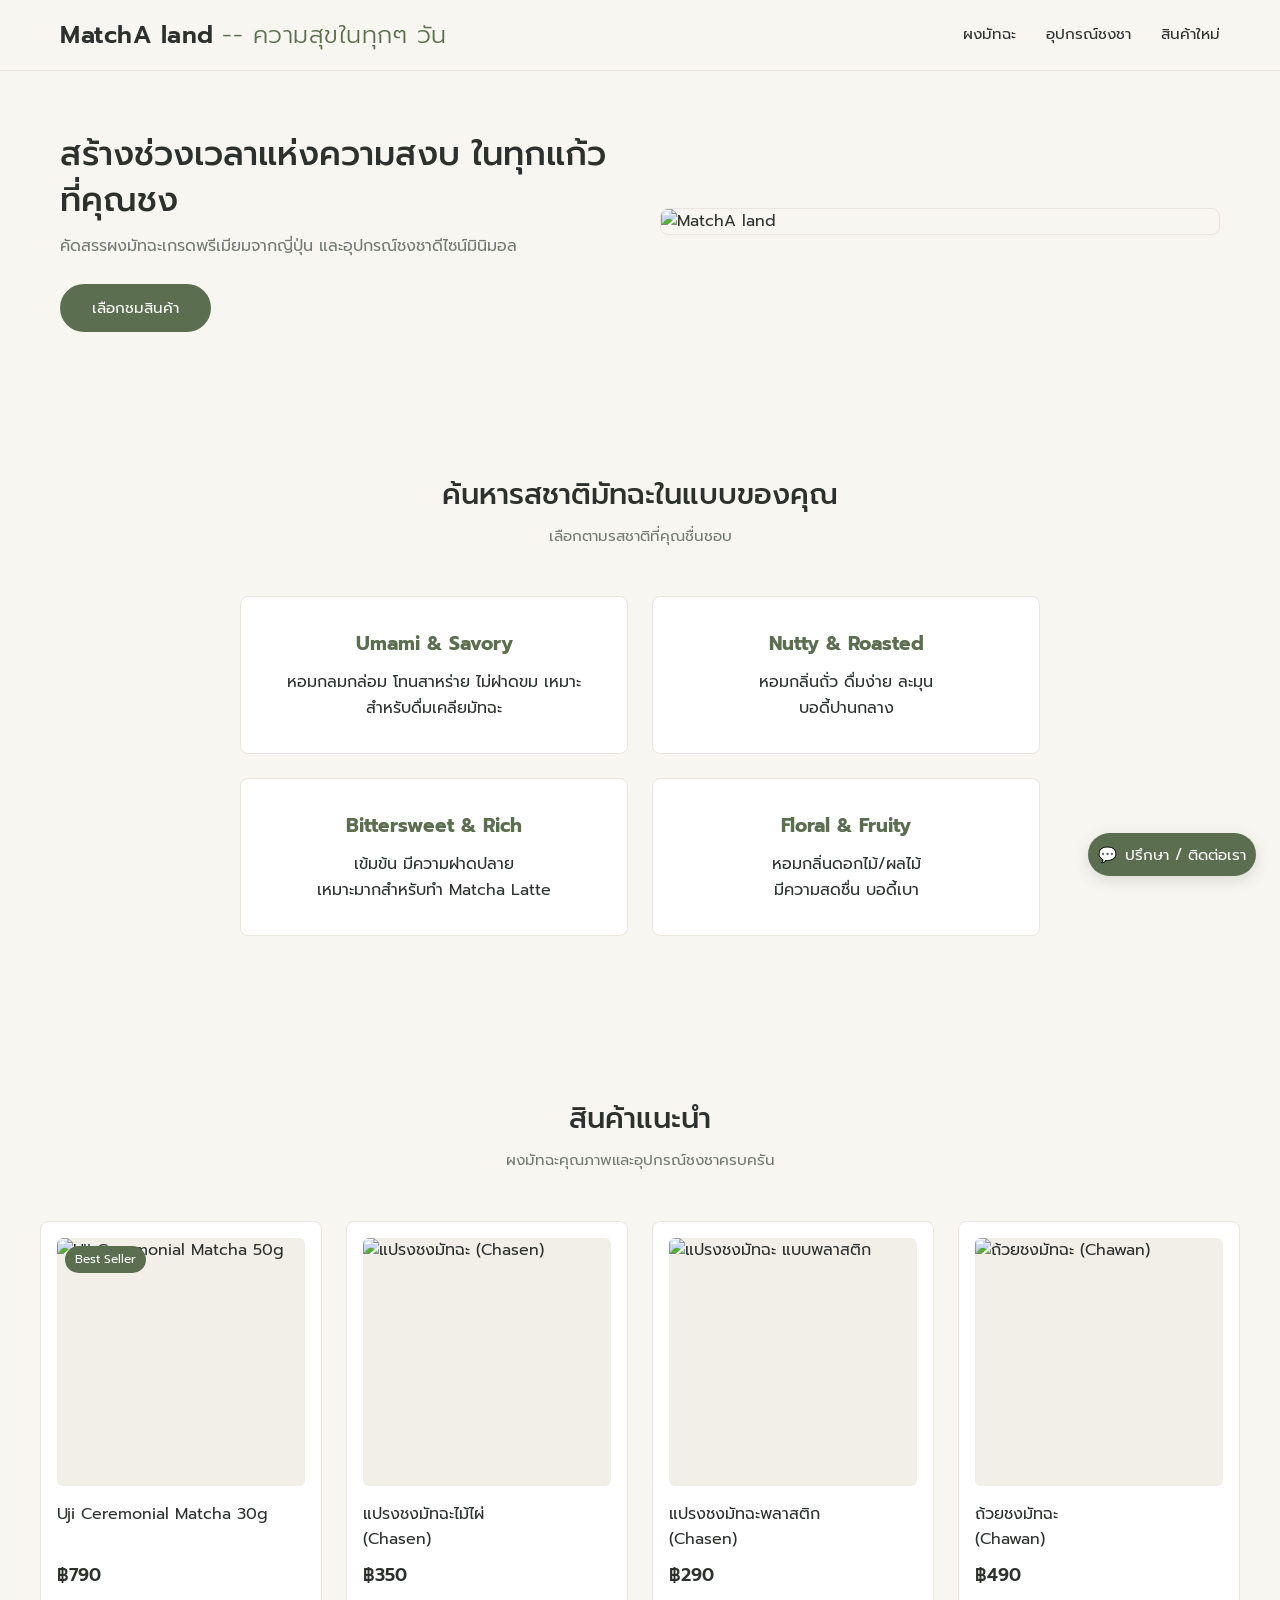
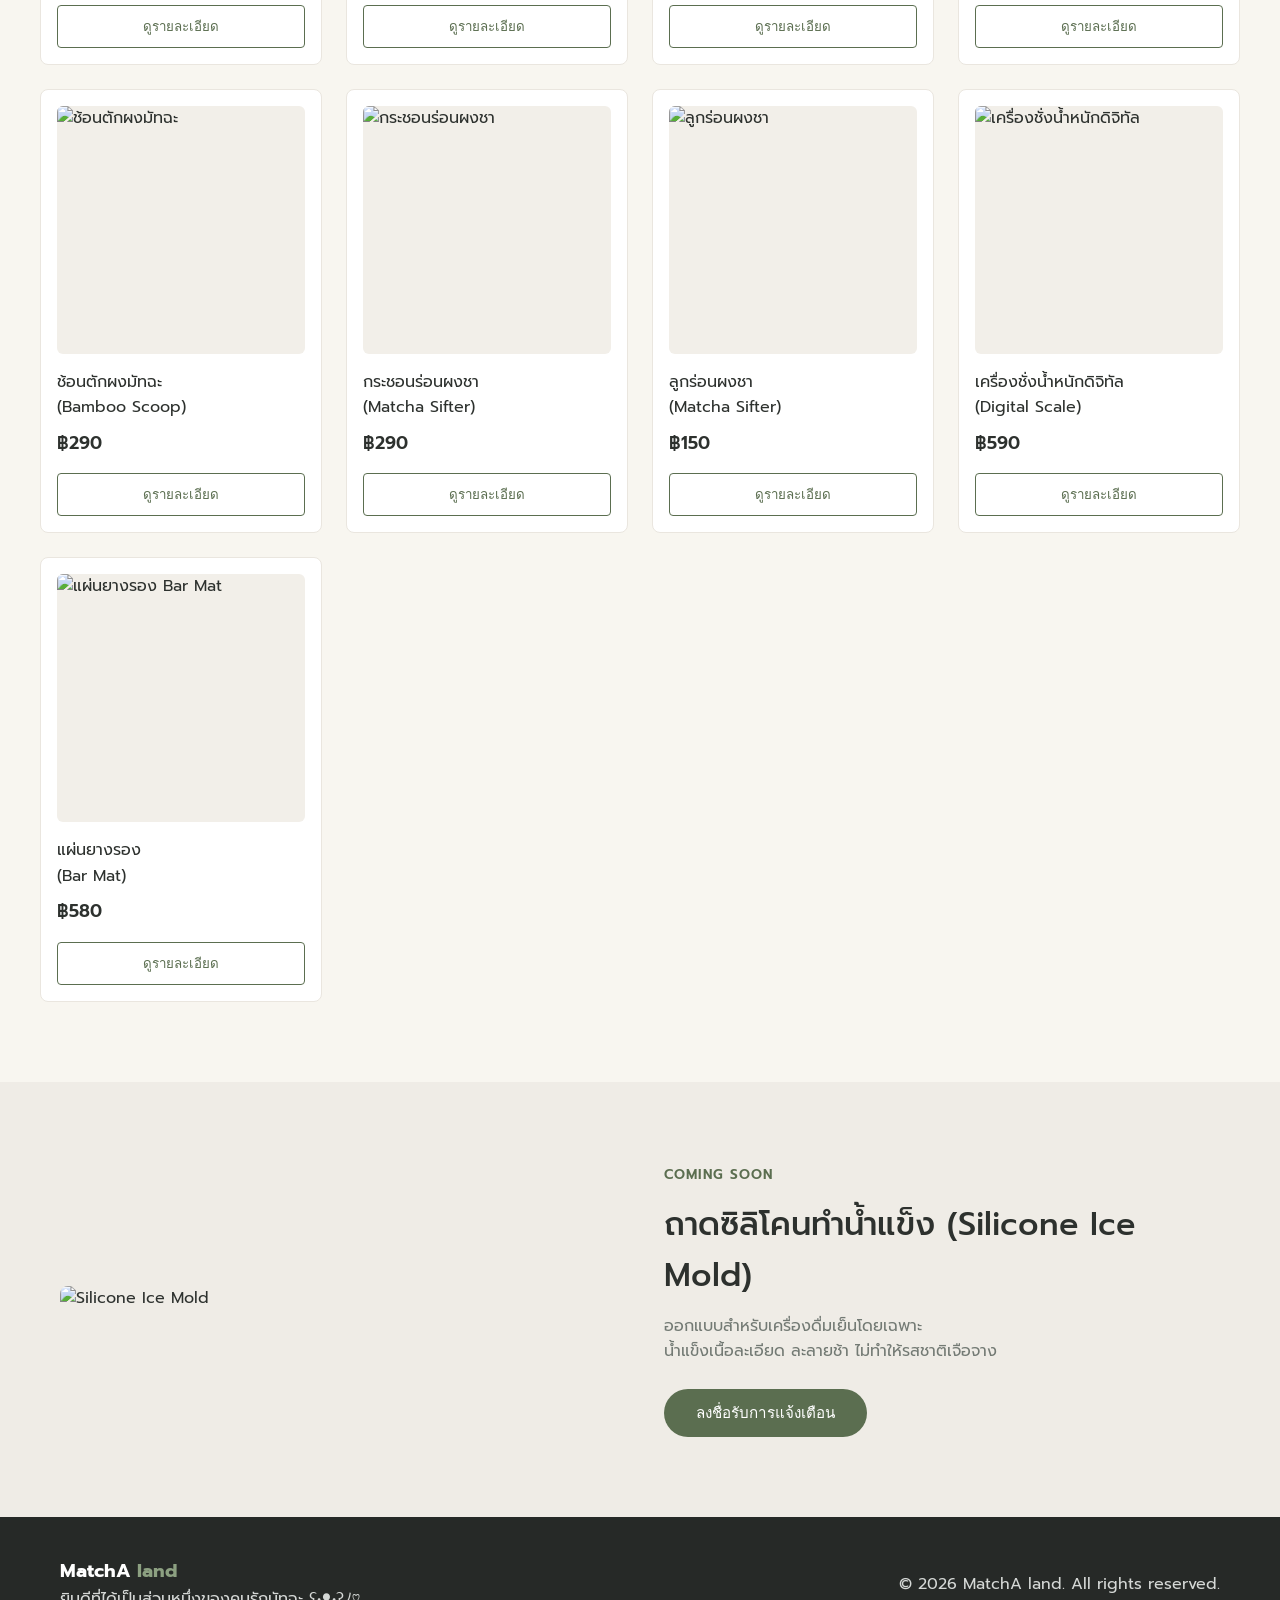
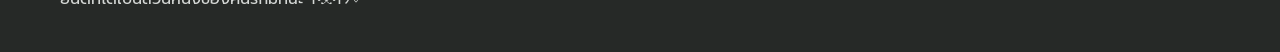
==== matchaland/index.html @ 5f59d387 "add html/css project" ====
<!DOCTYPE html>
<html lang="en">
<head>
    <meta charset="UTF-8">
    <meta name="viewport" content="width=device-width, initial-scale=1.0">
    <title>MatchA land -- ความสุขในทุกๆ วัน</title>
    <link rel="stylesheet" href="style.css">
    <link rel="preconnect" href="https://fonts.googleapis.com">
    <link rel="preconnect" href="https://fonts.gstatic.com" crossorigin>
    <link href="https://fonts.googleapis.com/css2?family=Prompt:wght@300;400;500;600&display=swap" rel="stylesheet">
</head>
<body>
    <header class="navbar">
    <div class="container nav-container">
      <a href="#" class="logo">MatchA land <span>-- ความสุขในทุกๆ วัน</span></a>
      <nav class="nav-links">
        <a href="#products">ผงมัทฉะ</a>
        <a href="#accessories">อุปกรณ์ชงชา</a>
        <a href="#upcoming">สินค้าใหม่</a>
      </nav>
    </div>
  </header>

<style>
    /* ==========================================================================
       1. VARIABLES & RESET (Muji & Minimal Theme)
       ========================================================================== */
    :root {
      --bg-color: #F8F6F0;          
      --card-bg: #FFFFFF;           
      --primary-green: #5B6E50;     
      --primary-hover: #48583E;
      --text-main: #2D312E;         
      --text-muted: #737A74;
      --accent-wood: #C5B39B;       
      --font-base: 'Prompt', sans-serif;
    }

    * {
      margin: 0;
      padding: 0;
      box-sizing: border-box;
    }

    body {
      background-color: var(--bg-color);
      color: var(--text-main);
      font-family: var(--font-base);
      line-height: 1.6;
      -webkit-font-smoothing: antialiased;
    }

    img {
      max-width: 100%;
      height: auto;
      display: block;
    }

    .container {
      max-width: 1200px;
      margin: 0 auto;
      padding: 0 20px;
    }

    /* ==========================================================================
       2. NAVBAR
       ========================================================================== */
    .navbar {
      background: rgba(248, 246, 240, 0.95);
      backdrop-filter: blur(8px);
      position: sticky;
      top: 0;
      z-index: 100;
      border-bottom: 1px solid #EAE6DF;
      padding: 16px 0;
    }

    .nav-container {
      display: flex;
      justify-content: space-between;
      align-items: center;
    }

    .logo {
      font-size: 1.5rem;
      font-weight: 600;
      color: var(--text-main);
      text-decoration: none;
      letter-spacing: 0.5px;
    }

    .logo span {
      color: var(--primary-green);
      font-weight: 300;
    }

    .nav-links a {
      margin-left: 24px;
      text-decoration: none;
      color: var(--text-main);
      font-size: 0.95rem;
      transition: color 0.3s ease;
    }

    .nav-links a:hover {
      color: var(--primary-green);
    }

    /* ==========================================================================
       3. HERO SECTION
       ========================================================================== */
    .hero {
      padding: 60px 0;
      background-color: #F8F6F0;
    }

    .hero-container {
      display: grid;
      grid-template-columns: 1fr 1fr;
      gap: 40px;
      align-items: center;
    }

    .hero-img {
      width: 100%;
      max-height: 500px;
      object-fit: cover;
      border-radius: 8px;
      margin-bottom: 20px;
      border: 1px solid #EAE6DF;
    }

    .hero-text h1 {
      font-size: 2.1rem;
      font-weight: 500;
      color: var(--text-main);
      line-height: 1.35;
      margin-bottom: 12px;
    }

    .hero-text p {
      color: var(--text-muted);
      font-size: 1rem;
      margin-bottom: 24px;
    }

    .hero-video-box {
      background: #FFFFFF;
      padding: 12px;
      border-radius: 12px;
      border: 1px solid #EAE6DF;
      box-shadow: 0 8px 24px rgba(0,0,0,0.04);
    }

    .video-responsive {
      position: relative;
      padding-bottom: 56.25%; /* 16:9 Aspect Ratio */
      height: 0;
      overflow: hidden;
      border-radius: 8px;
      background: #000;
    }

    .video-responsive iframe {
      position: absolute;
      top: 0;
      left: 0;
      width: 100%;
      height: 100%;
      border: 0;
    }

    /* ==========================================================================
       4. BUTTONS & UI COMPONENTS
       ========================================================================== */
    .btn-primary {
      display: inline-block;
      background-color: var(--primary-green);
      color: #FFFFFF;
      padding: 12px 32px;
      border-radius: 4px;
      text-decoration: none;
      font-size: 0.95rem;
      cursor: pointer;
      transition: background 0.3s ease;
      border: none;
    }

    .btn-primary:hover {
      background-color: var(--primary-hover);
    }

    .btn-secondary {
      width: 100%;
      background-color: transparent;
      color: var(--primary-green);
      border: 1px solid var(--primary-green);
      padding: 10px;
      border-radius: 4px;
      cursor: pointer;
      transition: all 0.3s ease;
    }

    .btn-secondary:hover {
      background-color: var(--primary-green);
      color: #FFFFFF;
    }

    .section {
      padding: 80px 0;
    }

    .section-title {
      text-align: center;
      margin-bottom: 48px;
    }

    .section-title h2 {
      font-size: 1.8rem;
      color: var(--text-main);
      font-weight: 500;
    }

    .section-title p {
      color: var(--text-muted);
      font-size: 0.95rem;
      margin-top: 6px;
    }

    /* ==========================================================================
       5. TASTE PROFILES & PRODUCTS GRID
       ========================================================================== */
    .taste-grid {
      display: grid;
      grid-template-columns: repeat(2, 1fr);
      gap: 24px;
      max-width: 900px;
      margin: 0 auto;
      padding: 0 50px;
    }

    .taste-card {
      background: var(--card-bg);
      padding: 32px 24px;
      border-radius: 8px;
      border: 1px solid #EAE6DF;
      text-align: center;
    }

    .taste-card h3 {
      font-size: 1.2rem;
      color: var(--primary-green);
      margin-bottom: 10px;
    }

    .product-grid {
      display: grid;
      grid-template-columns: repeat(4, 1fr);
      gap: 24px;
    }

    .product-card {
      background: var(--card-bg);
      border-radius: 8px;
      padding: 16px;
      border: 1px solid #EAE6DF;
      position: relative;
      display: flex;
      flex-direction: column;
    }

    .img-wrapper {
      aspect-ratio: 1 / 1;
      overflow: hidden;
      border-radius: 6px;
      margin-bottom: 16px;
      background-color: #F2EFE9;
    }

    .img-wrapper img {
      width: 100%;
      height: 100%;
      object-fit: cover;
      transition: transform 0.5s ease;
    }

    .product-card:hover .img-wrapper img {
      transform: scale(1.04);
    }

    .badge {
      position: absolute;
      top: 24px;
      left: 24px;
      background: var(--primary-green);
      color: #FFF;
      font-size: 0.75rem;
      padding: 4px 10px;
      border-radius: 20px;
    }

    .product-card h3 {
      font-size: 1rem;
      font-weight: 400;
      margin-bottom: 8px;
      flex-grow: 1;
    }

    .product-card .price {
      font-size: 1.1rem;
      font-weight: 600;
      color: var(--text-main);
      margin-bottom: 16px;
    }

    /* ==========================================================================
       6. UPCOMING PRODUCT & FOOTER
       ========================================================================== */
    .upcoming-section {
      background-color: #EFECE6;
      padding: 80px 0;
    }

    .upcoming-container {
      display: grid;
      grid-template-columns: 1fr 1fr;
      gap: 48px;
      align-items: center;
    }

    .upcoming-img img {
      border-radius: 8px;
      width: 100%;
    }

    .upcoming-content .tag {
      color: var(--primary-green);
      font-size: 0.85rem;
      text-transform: uppercase;
      letter-spacing: 1px;
      font-weight: 600;
    }

    .upcoming-content h2 {
      font-size: 2rem;
      margin: 12px 0;
      font-weight: 450;
    }

    .upcoming-content p {
      color: var(--text-muted);
      margin-bottom: 24px;
    }

    .footer {
      background-color: #262927;
      color: #D5D8D6;
      padding: 40px 0;
    }

    .footer-content {
      display: flex;
      justify-content: space-between;
      align-items: center;
    }

    .footer-brand h3 {
      color: #FFF;
    }

    .footer-brand span {
      color: #8CA081;
    }

    /* ==========================================================================
       7. LIVE CHAT WIDGET
       ========================================================================== */
    .chat-widget {
      position: fixed;
      bottom: 24px;
      right: 24px;
      z-index: 999;
    }

    .chat-toggle-btn {
      display: flex;
      align-items: center;
      gap: 8px;
      background-color: var(--primary-green);
      color: #FFFFFF;
      border: none;
      padding: 10px 10px;
      border-radius: 30px;
      font-size: 0.95rem;
      font-family: var(--font-base);
      cursor: pointer;
      box-shadow: 0 4px 16px rgba(0, 0, 0, 0.12);
      transition: all 0.3s ease;
    }

    .chat-toggle-btn:hover {
      background-color: var(--primary-hover);
      transform: translateY(-2px);
    }

    .chat-box {
      display: none;
      position: absolute;
      bottom: 60px;
      right: 0;
      width: 320px;
      background-color: var(--card-bg);
      border: 1px solid #EAE6DF;
      border-radius: 12px;
      box-shadow: 0 8px 30px rgba(0, 0, 0, 0.12);
      overflow: hidden;
    }

    .chat-box.active {
      display: block;
    }

    .chat-header {
      background-color: #EFECE6;
      padding: 16px;
      display: flex;
      justify-content: space-between;
      align-items: flex-start;
      border-bottom: 1px solid #EAE6DF;
    }

    .chat-brand {
      display: flex;
      gap: 10px;
      align-items: center;
    }

    .chat-avatar {
      font-size: 1.5rem;
      background: #FFF;
      width: 40px;
      height: 40px;
      display: flex;
      align-items: center;
      justify-content: center;
      border-radius: 50%;
    }

    .chat-header h4 {
      font-size: 0.95rem;
      font-weight: 500;
    }

    .chat-header p {
      font-size: 0.75rem;
      color: var(--text-muted);
    }

    .chat-close-btn {
      background: none;
      border: none;
      font-size: 1.4rem;
      color: var(--text-muted);
      cursor: pointer;
    }

    .chat-body {
      padding: 16px;
    }

    .chat-welcome {
      font-size: 0.85rem;
      color: var(--text-muted);
      margin-bottom: 12px;
    }

    .chat-option {
      display: flex;
      align-items: center;
      gap: 12px;
      padding: 12px;
      border: 1px solid #EAE6DF;
      border-radius: 8px;
      text-decoration: none;
      color: var(--text-main);
      margin-bottom: 8px;
      transition: background 0.2s ease;
    }

    .chat-option:hover {
      background-color: var(--bg-color);
    }

    .chat-text strong {
      display: block;
      font-size: 0.85rem;
      font-weight: 500;
    }

    .chat-text small {
      display: block;
      font-size: 0.75rem;
      color: var(--text-muted);
    }

    /* ==========================================================================
       8. RESPONSIVE BREAKPOINTS (1200, 991, 768, 678, 480, 380)
       ========================================================================== */
    @media (max-width: 1200px) {
      .container { max-width: 960px; }
    }

    @media (max-width: 991px) {
      .product-grid { grid-template-columns: repeat(3, 1fr); }
      .hero-container { grid-template-columns: 1fr; }
    }

    @media (max-width: 768px) {
      .taste-grid { grid-template-columns: 1fr; }
      .product-grid { grid-template-columns: repeat(2, 1fr); }
      .upcoming-container { grid-template-columns: 1fr; gap: 28px; }
      .footer-content { flex-direction: column; gap: 16px; text-align: center; }
    }

    @media (max-width: 678px) {
      .hero-text h1 { font-size: 1.75rem; }
      .section { padding: 50px 0; }
    }

    @media (max-width: 480px) {
      .nav-links { display: none; }
      .product-grid { grid-template-columns: repeat(2, 1fr); gap: 12px; }
      .product-card { padding: 10px; }
      .chat-widget { bottom: 16px; right: 16px; }
      .chat-box { width: calc(100vw - 32px); }
      .chat-toggle-btn span { display: none; }
      .chat-toggle-btn { padding: 14px; border-radius: 50%; }
    }

    @media (max-width: 380px) {
      .product-grid { grid-template-columns: 1fr; }
    }
  </style>
</head>
<body>

  <!-- Hero Section -->
<section class="hero">
    <div class="container hero-container">
      <div class="hero-text">
        <h1>สร้างช่วงเวลาแห่งความสงบ ในทุกแก้วที่คุณชง</h1>
        <p>คัดสรรผงมัทฉะเกรดพรีเมียมจากญี่ปุ่น และอุปกรณ์ชงชาดีไซน์มินิมอล</p>
        <a href="#products" class="btn-primary">เลือกชมสินค้า</a>
      </div>
      <div>
        <img src="https://chaodoi.co.th/wp-content/uploads/2024/02/6.jpg" alt="MatchA land" class="hero-img">
      </div>
    </div>
  </section>

  <!-- Matcha Taste Profiles -->
  <section class="container section">
    <div class="section-title">
      <h2>ค้นหารสชาติมัทฉะในแบบของคุณ</h2>
      <p>เลือกตามรสชาติที่คุณชื่นชอบ</p>
    </div>
    <div class="taste-grid">
      <div class="taste-card">
        <h3>Umami & Savory</h3>
        <p>หอมกลมกล่อม โทนสาหร่าย ไม่ฝาดขม เหมาะสำหรับดื่มเคลียมัทฉะ</p>
      </div>
      <div class="taste-card">
        <h3>Nutty & Roasted</h3>
        <p>หอมกลิ่นถั่ว ดื่มง่าย ละมุน<br> บอดี้ปานกลาง</p>
      </div>
      <div class="taste-card">
        <h3>Bittersweet & Rich</h3>
        <p>เข้มข้น มีความฝาดปลาย<br> เหมาะมากสำหรับทำ Matcha Latte</p>
      </div>
        <div class="taste-card">
        <h3>Floral & Fruity</h3>
        <p>หอมกลิ่นดอกไม้/ผลไม้<br> มีความสดชื่น บอดี้เบา</p>
      </div>
    </div>
  </section>

  <!-- Product Showcase -->
  <section id="products" class="container section">
    <div class="section-title">
      <h2>สินค้าแนะนำ</h2>
      <p>ผงมัทฉะคุณภาพและอุปกรณ์ชงชาครบครัน</p>
    </div>

<div class="product-grid">
      <!-- 1. Uji Ceremonial Matcha -->
      <div class="product-card">
        <div class="img-wrapper">
          <img src="https://matchazuki.com/wp-content/uploads/2021/05/Matchazuki%E0%B8%8B%E0%B9%88%E0%B8%AD%E0%B8%A1-23604-6-1-2.jpg" alt="Uji Ceremonial Matcha 50g">
        </div>
        <span class="badge">Best Seller</span>
        <h3>Uji Ceremonial Matcha 30g</h3>
        <p class="price">฿790</p>
        <button class="btn-secondary">ดูรายละเอียด</button>
      </div>

      <!-- 2. แปรงชงมัทฉะ (Chasen) -->
      <div class="product-card" id="accessories">
        <div class="img-wrapper">
          <img src="https://nakaimatcha.com/cdn/shop/files/2031.jpg?v=1772273225&amp;width=2048" alt="แปรงชงมัทฉะ (Chasen)">
        </div>
        <h3>แปรงชงมัทฉะไม้ไผ่<br> (Chasen) </h3>
        <p class="price">฿350</p>
        <button class="btn-secondary">ดูรายละเอียด</button>
      </div>

      <!-- 3. แปรงชงมัทฉะ แบบพลาสติก -->
      <div class="product-card">
        <div class="img-wrapper">
          <img src="https://down-th.img.susercontent.com/file/sg-11134201-7rav6-malbxf52n0wz1c" alt="แปรงชงมัทฉะ แบบพลาสติก">
        </div>
        <h3>แปรงชงมัทฉะพลาสติก<br> (Chasen) </h3>
        <p class="price">฿290</p>
        <button class="btn-secondary">ดูรายละเอียด</button>
      </div>

      <!-- 4. ถ้วยชงมัทฉะ (Chawan) -->
      <div class="product-card">
        <div class="img-wrapper">
          <img src="https://image.makewebeasy.net/makeweb/0/aSAKumEHs/etc/6_3.jpg" alt="ถ้วยชงมัทฉะ (Chawan)">
        </div>
        <h3>ถ้วยชงมัทฉะ<br> (Chawan)</h3>
        <p class="price">฿490</p>
        <button class="btn-secondary">ดูรายละเอียด</button>
      </div>

      <!-- 5. ช้อนตักผงมัทฉะ (Matcha Bamboo Scoop) -->
      <div class="product-card">
        <div class="img-wrapper">
          <img src="https://thehomebarista.com/wp-content/uploads/2018/03/MATCHA-ACCESSORIES-Matcha-Bamboo-Scoop-1.jpg" alt="ช้อนตักผงมัทฉะ">
        </div>
        <h3>ช้อนตักผงมัทฉะ<br> (Bamboo Scoop)</h3>
        <p class="price">฿290</p>
        <button class="btn-secondary">ดูรายละเอียด</button>
      </div>

      <!-- 6. กระชอนร่อนผงชา (Matcha Sifter) -->
      <div class="product-card">
        <div class="img-wrapper">
          <img src="https://encrypted-tbn0.gstatic.com/images?q=tbn:ANd9GcQZUBcv7FR6Ay-n8gKtKREz3vNXQKJrd47cOgyBuJ0m95RSOxp4VFTofKBy&amp;s=10" alt="กระชอนร่อนผงชา">
        </div>
        <h3>กระชอนร่อนผงชา<br> (Matcha Sifter)</h3>
        <p class="price">฿290</p>
        <button class="btn-secondary">ดูรายละเอียด</button>
      </div>

      <!-- 7. ลูกร่อนผงชา (Matcha Sifter) -->
      <div class="product-card">
        <div class="img-wrapper">
          <img src="https://encrypted-tbn0.gstatic.com/images?q=tbn:ANd9GcQbcPszkncgyYMcA_pmDlw1l2vVH-a5snSDP7Q8MWnaezgtIOD_sUuWU0Iy&amp;s=10" alt="ลูกร่อนผงชา">
        </div>
        <h3>ลูกร่อนผงชา<br> (Matcha Sifter)</h3>
        <p class="price">฿150</p>
        <button class="btn-secondary">ดูรายละเอียด</button>
      </div>
    
        <!-- 8. เครื่องชั่งน้ำหนักดิจิทัล (Digital Scale)-->
      <div class="product-card">
        <div class="img-wrapper">
          <img src="https://hoffmanncoffee.com/cdn/shop/files/th-11134207-81ztp-mnk7j2gizw8x6d_900x.jpg?v=1780012536" alt="เครื่องชั่งน้ำหนักดิจิทัล">
        </div>
        <h3>เครื่องชั่งน้ำหนักดิจิทัล<br> (Digital Scale)</h3>
        <p class="price">฿590</p>
        <button class="btn-secondary">ดูรายละเอียด</button>
      </div>

        <!-- 9. แผ่นยางรอง (Bar Mat) -->
      <div class="product-card">
        <div class="img-wrapper">
          <img src="https://encrypted-tbn0.gstatic.com/images?q=tbn:ANd9GcTuXUnzZjkrnfsDlCqSk4wXVA5hL0-U0szS7Utz6bGivNkppgliaDh0o2G1&amp;s=10" alt="แผ่นยางรอง Bar Mat">
        </div>
        <h3>แผ่นยางรอง<br> (Bar Mat)</h3>
        <p class="price">฿580</p>
        <button class="btn-secondary">ดูรายละเอียด</button>
      </div>
    </div>
    </section>

  <!-- Upcoming Product Section -->
  <section id="upcoming" class="upcoming-section">
    <div class="container upcoming-container">
      <div class="upcoming-img">
        <img src="https://th-test-11.slatic.net/p/10e0bbff8da3798ae679fa28533247b2.jpg" alt="Silicone Ice Mold">
      </div>
      <div class="upcoming-content">
        <span class="tag">Coming Soon</span>
        <h2>ถาดซิลิโคนทำน้ำแข็ง (Silicone Ice Mold)</h2>
        <p>ออกแบบสำหรับเครื่องดื่มเย็นโดยเฉพาะ<br> น้ำแข็งเนื้อละเอียด ละลายช้า ไม่ทำให้รสชาติเจือจาง</p>
        <button class="btn-primary">ลงชื่อรับการแจ้งเตือน</button>
      </div>
    </div>
  </section>

  <!-- Floating Live Chat Widget -->
  <div class="chat-widget">
    <button class="chat-toggle-btn" id="chatToggle" aria-label="เปิดช่องทางติดต่อแชท">
      💬 <span>ปรึกษา / ติดต่อเรา</span>
    </button>

    <div class="chat-box" id="chatBox">
      <div class="chat-header">
        <div class="chat-brand">
          <div class="chat-avatar">🍵</div>
          <div>
            <h4>MatchA land Support</h4>
            <p>สอบถามสินค้า หรือแจ้งปัญหาได้เลยนะคะ</p>
          </div>
        </div>
        <button class="chat-close-btn" id="chatClose">&times;</button>
      </div>

      <div class="chat-body">
        <p class="chat-welcome">ยินดีต้อนรับค่ะ! เลือกช่องทางติดต่อได้ทันที:</p>
        
        <a href="https://line.me" target="_blank" class="chat-option">
          <span class="chat-icon">💬</span>
          <div class="chat-text">
            <strong>LINE Official Account</strong>
            <small>ตอบไวที่สุด (09:00 - 18:00 น.)</small>
          </div>
        </a>

        <a href="https://m.me" target="_blank" class="chat-option">
          <span class="chat-icon">⚡</span>
          <div class="chat-text">
            <strong>Facebook Messenger</strong>
            <small>สอบถามรายละเอียดเพิ่มเติม</small>
          </div>
        </a>

        <a href="tel:021234567" class="chat-option">
          <span class="chat-icon">📞</span>
          <div class="chat-text">
            <strong>โทรคุยกับเรา</strong>
            <small>กรณีเร่งด่วน / สินค้ามีปัญหา</small>
          </div>
        </a>
      </div>
    </div>
  </div>

  <!-- Footer -->
  <footer class="footer">
    <div class="container footer-content">
      <div class="footer-brand">
        <h3>MatchA <span>land</span></h3>
        <p>ยินดีที่ได้เป็นส่วนหนึ่งของคนรักมัทฉะ  ʕ•ᴥ•ʔﾉ♡</p>
      </div>
      <p>© 2026 MatchA land. All rights reserved.</p>
    </div>
  </footer>

  <!-- Script สำหรับเปิด/ปิด แชท -->
  <script>
    const chatToggle = document.getElementById('chatToggle');
    const chatBox = document.getElementById('chatBox');
    const chatClose = document.getElementById('chatClose');

    chatToggle.addEventListener('click', () => {
      chatBox.classList.toggle('active');
    });

    chatClose.addEventListener('click', () => {
      chatBox.classList.remove('active');
    });
  </script>

</body>
</html>
---- matchaland/style.css ----
/* ==========================================================================
   1. VARIABLES & RESET (Muji & Minimal Theme)
   ========================================================================== */
:root {
  --bg-color: #F8F6F0;          
  --card-bg: #FFFFFF;           
  --primary-green: #5B6E50;     
  --primary-hover: #48583E;
  --text-main: #2D312E;         
  --text-muted: #737A74;
  --accent-wood: #C5B39B;       
  --font-base: 'Prompt', sans-serif;
}

* {
  margin: 0;
  padding: 0;
  box-sizing: border-box;
}

body {
  background-color: var(--bg-color);
  color: var(--text-main);
  font-family: var(--font-base);
  line-height: 1.6;
  -webkit-font-smoothing: antialiased;
}

img {
  max-width: 100%;
  height: auto;
  display: block;
}

.container {
  max-width: 1200px;
  margin: 0 auto;
  padding: 0 20px;
}

/* ==========================================================================
   2. NAVBAR
   ========================================================================== */
.navbar {
  background: rgba(248, 246, 240, 0.95);
  backdrop-filter: blur(8px);
  position: sticky;
  top: 0;
  z-index: 100;
  border-bottom: 1px solid #EAE6DF;
  padding: 16px 0;
}

.nav-container {
  display: flex;
  justify-content: space-between;
  align-items: center;
}

.logo {
  font-size: 1.5rem;
  font-weight: 600;
  color: var(--text-main);
  text-decoration: none;
  letter-spacing: 0.5px;
}

.logo span {
  color: var(--primary-green);
  font-weight: 300;
}

.nav-links a {
  margin-left: 24px;
  text-decoration: none;
  color: var(--text-main);
  font-size: 0.95rem;
  transition: color 0.3s ease;
}

.nav-links a:hover {
  color: var(--primary-green);
}

/* ==========================================================================
   3. HERO SECTION (รูปภาพ + วิดีโอ)
   ========================================================================== */
.hero {
  padding: 60px 0;
  background-color: #F8F6F0;
}

.hero-container {
  display: grid;
  grid-template-columns: 1fr 1fr;
  gap: 40px;
  align-items: center;
}

.hero-img {
  width: 100%;
  max-height: 280px;
  object-fit: cover;
  border-radius: 8px;
  margin-bottom: 20px;
  border: 1px solid #EAE6DF;
}

.hero-text h1 {
  font-size: 2.1rem;
  font-weight: 500;
  color: var(--text-main);
  line-height: 1.35;
  margin-bottom: 12px;
}

.hero-text p {
  color: var(--text-muted);
  font-size: 1rem;
  margin-bottom: 24px;
}

.hero-video-box {
  background: #FFFFFF;
  padding: 12px;
  border-radius: 12px;
  border: 1px solid #EAE6DF;
  box-shadow: 0 8px 24px rgba(0,0,0,0.04);
}

.video-responsive {
  position: relative;
  padding-bottom: 56.25%;
  height: 0;
  overflow: hidden;
  border-radius: 8px;
  background: #000;
}

.video-responsive iframe {
  position: absolute;
  top: 0;
  left: 0;
  width: 100%;
  height: 100%;
  border: 0;
}

/* ==========================================================================
   4. BUTTONS & UI COMPONENTS
   ========================================================================== */
.btn-primary {
  display: inline-block;
  background-color: var(--primary-green);
  color: #FFFFFF;
  padding: 12px 32px;
  border-radius: 50px !important;
  text-decoration: none;
  font-size: 0.95rem;
  cursor: pointer;
  transition: background 0.3s ease;
  border: none;
}

.btn-primary:hover {
  background-color: var(--primary-hover);
}

.btn-secondary {
  width: 100%;
  background-color: transparent;
  color: var(--primary-green);
  border: 1px solid var(--primary-green);
  padding: 10px;
  border-radius: 4px;
  cursor: pointer;
  transition: all 0.3s ease;
}

.btn-secondary:hover {
  background-color: var(--primary-green);
  color: #FFFFFF;
}

.section {
  padding: 80px 0;
}

.section-title {
  text-align: center;
  margin-bottom: 48px;
}

.section-title h2 {
  font-size: 1.8rem;
  color: var(--text-main);
  font-weight: 500;
}

.section-title p {
  color: var(--text-muted);
  font-size: 0.95rem;
  margin-top: 6px;
}

/* ==========================================================================
   5. TASTE PROFILES & PRODUCTS GRID
   ========================================================================== */
.taste-grid {
  display: grid;
  grid-template-columns: repeat(3, 1fr);
  gap: 24px;
}

.taste-card {
  background: var(--card-bg);
  padding: 32px 24px;
  border-radius: 8px;
  border: 1px solid #EAE6DF;
  text-align: center;
}

.taste-card h3 {
  font-size: 1.2rem;
  color: var(--primary-green);
  margin-bottom: 10px;
}

.product-grid {
  display: grid;
  grid-template-columns: repeat(4, 1fr);
  gap: 24px;
}

.product-card {
  background: var(--card-bg);
  border-radius: 8px;
  padding: 16px;
  border: 1px solid #EAE6DF;
  position: relative;
  display: flex;
  flex-direction: column;
}

.img-wrapper {
  aspect-ratio: 1 / 1;
  overflow: hidden;
  border-radius: 6px;
  margin-bottom: 16px;
  background-color: #F2EFE9;
}

.img-wrapper img {
  width: 100%;
  height: 100%;
  object-fit: cover;
  transition: transform 0.5s ease;
}

.product-card:hover .img-wrapper img {
  transform: scale(1.04);
}

.badge {
  position: absolute;
  top: 24px;
  left: 24px;
  background: var(--primary-green);
  color: #FFF;
  font-size: 0.75rem;
  padding: 4px 10px;
  border-radius: 20px;
}

.product-card h3 {
  font-size: 1rem;
  font-weight: 400;
  margin-bottom: 8px;
  flex-grow: 1;
}

.product-card .price {
  font-size: 1.1rem;
  font-weight: 600;
  color: var(--text-main);
  margin-bottom: 16px;
}

/* ==========================================================================
   6. UPCOMING PRODUCT & FOOTER
   ========================================================================== */
.upcoming-section {
  background-color: #EFECE6;
  padding: 80px 0;
}

.upcoming-container {
  display: grid;
  grid-template-columns: 1fr 1fr;
  gap: 48px;
  align-items: center;
}

.upcoming-img img {
  border-radius: 8px;
  width: 100%;
}

.upcoming-content .tag {
  color: var(--primary-green);
  font-size: 0.85rem;
  text-transform: uppercase;
  letter-spacing: 1px;
  font-weight: 600;
}

.upcoming-content h2 {
  font-size: 2rem;
  margin: 12px 0;
  font-weight: 500;
}

.upcoming-content p {
  color: var(--text-muted);
  margin-bottom: 24px;
}

.footer {
  background-color: #262927;
  color: #D5D8D6;
  padding: 40px 0;
}

.footer-content {
  display: flex;
  justify-content: space-between;
  align-items: center;
}

.footer-brand h3 {
  color: #FFF;
}

.footer-brand span {
  color: #8CA081;
}

/* ==========================================================================
   7. LIVE CHAT WIDGET
   ========================================================================== */
.chat-widget {
  position: fixed;
  bottom: 24px;
  right: 24px;
  z-index: 999;
}

.chat-toggle-btn {
  display: flex;
  align-items: center;
  gap: 8px;
  background-color: var(--primary-green);
  color: #FFFFFF;
  border: none;
  padding: 12px 20px;
  border-radius: 30px;
  font-size: 0.95rem;
  font-family: var(--font-base);
  cursor: pointer;
  box-shadow: 0 4px 16px rgba(0, 0, 0, 0.12);
  transition: all 0.3s ease;
}

.chat-toggle-btn:hover {
  background-color: var(--primary-hover);
  transform: translateY(-2px);
}

.chat-box {
  display: none;
  position: absolute;
  bottom: 60px;
  right: 0;
  width: 320px;
  background-color: var(--card-bg);
  border: 1px solid #EAE6DF;
  border-radius: 12px;
  box-shadow: 0 8px 30px rgba(0, 0, 0, 0.12);
  overflow: hidden;
}

.chat-box.active {
  display: block;
}

.chat-header {
  background-color: #EFECE6;
  padding: 16px;
  display: flex;
  justify-content: space-between;
  align-items: flex-start;
  border-bottom: 1px solid #EAE6DF;
}

.chat-brand {
  display: flex;
  gap: 10px;
  align-items: center;
}

.chat-avatar {
  font-size: 1.5rem;
  background: #FFF;
  width: 40px;
  height: 40px;
  display: flex;
  align-items: center;
  justify-content: center;
  border-radius: 50%;
}

.chat-header h4 {
  font-size: 0.95rem;
  font-weight: 500;
}

.chat-header p {
  font-size: 0.75rem;
  color: var(--text-muted);
}

.chat-close-btn {
  background: none;
  border: none;
  font-size: 1.4rem;
  color: var(--text-muted);
  cursor: pointer;
}

.chat-body {
  padding: 16px;
}

.chat-welcome {
  font-size: 0.85rem;
  color: var(--text-muted);
  margin-bottom: 12px;
}

.chat-option {
  display: flex;
  align-items: center;
  gap: 12px;
  padding: 12px;
  border: 1px solid #EAE6DF;
  border-radius: 8px;
  text-decoration: none;
  color: var(--text-main);
  margin-bottom: 8px;
  transition: background 0.2s ease;
}

.chat-option:hover {
  background-color: var(--bg-color);
}

.chat-text strong {
  display: block;
  font-size: 0.85rem;
  font-weight: 500;
}

.chat-text small {
  display: block;
  font-size: 0.75rem;
  color: var(--text-muted);
}

/* ==========================================================================
   8. RESPONSIVE BREAKPOINTS (1200, 991, 768, 678, 480, 380)
   ========================================================================== */
@media (max-width: 1200px) {
  .container { max-width: 960px; }
}

@media (max-width: 991px) {
  .product-grid { grid-template-columns: repeat(3, 1fr); }
  .hero-container { grid-template-columns: 1fr; }
}

@media (max-width: 768px) {
  .taste-grid { grid-template-columns: 1fr; }
  .product-grid { grid-template-columns: repeat(2, 1fr); }
  .upcoming-container { grid-template-columns: 1fr; gap: 28px; }
  .footer-content { flex-direction: column; gap: 16px; text-align: center; }
}

@media (max-width: 678px) {
  .hero-text h1 { font-size: 1.75rem; }
  .section { padding: 50px 0; }
}

@media (max-width: 480px) {
  .nav-links { display: none; }
  .product-grid { grid-template-columns: repeat(2, 1fr); gap: 12px; }
  .product-card { padding: 10px; }
  .chat-widget { bottom: 16px; right: 16px; }
  .chat-box { width: calc(100vw - 32px); }
  .chat-toggle-btn span { display: none; }
  .chat-toggle-btn { padding: 14px; border-radius: 50%; }
}

@media (max-width: 380px) {
  .product-grid { grid-template-columns: 1fr; }
}
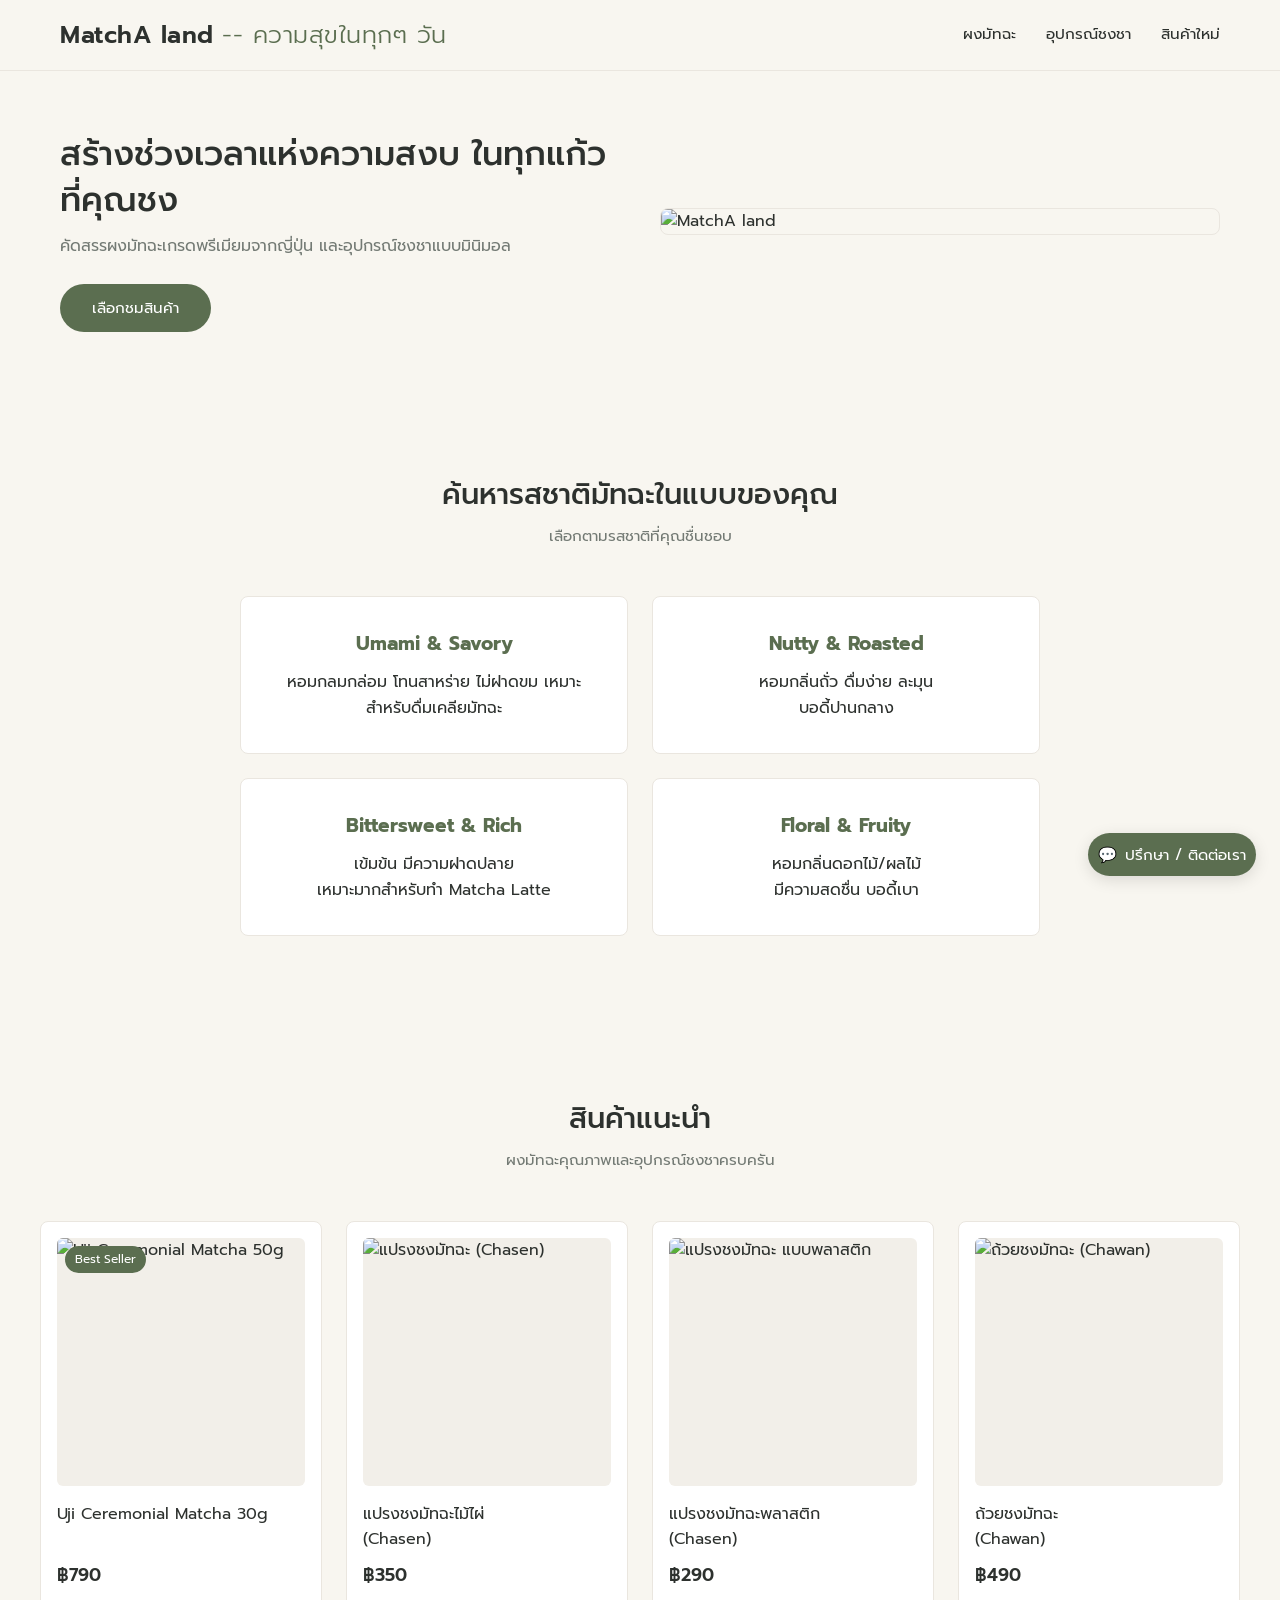
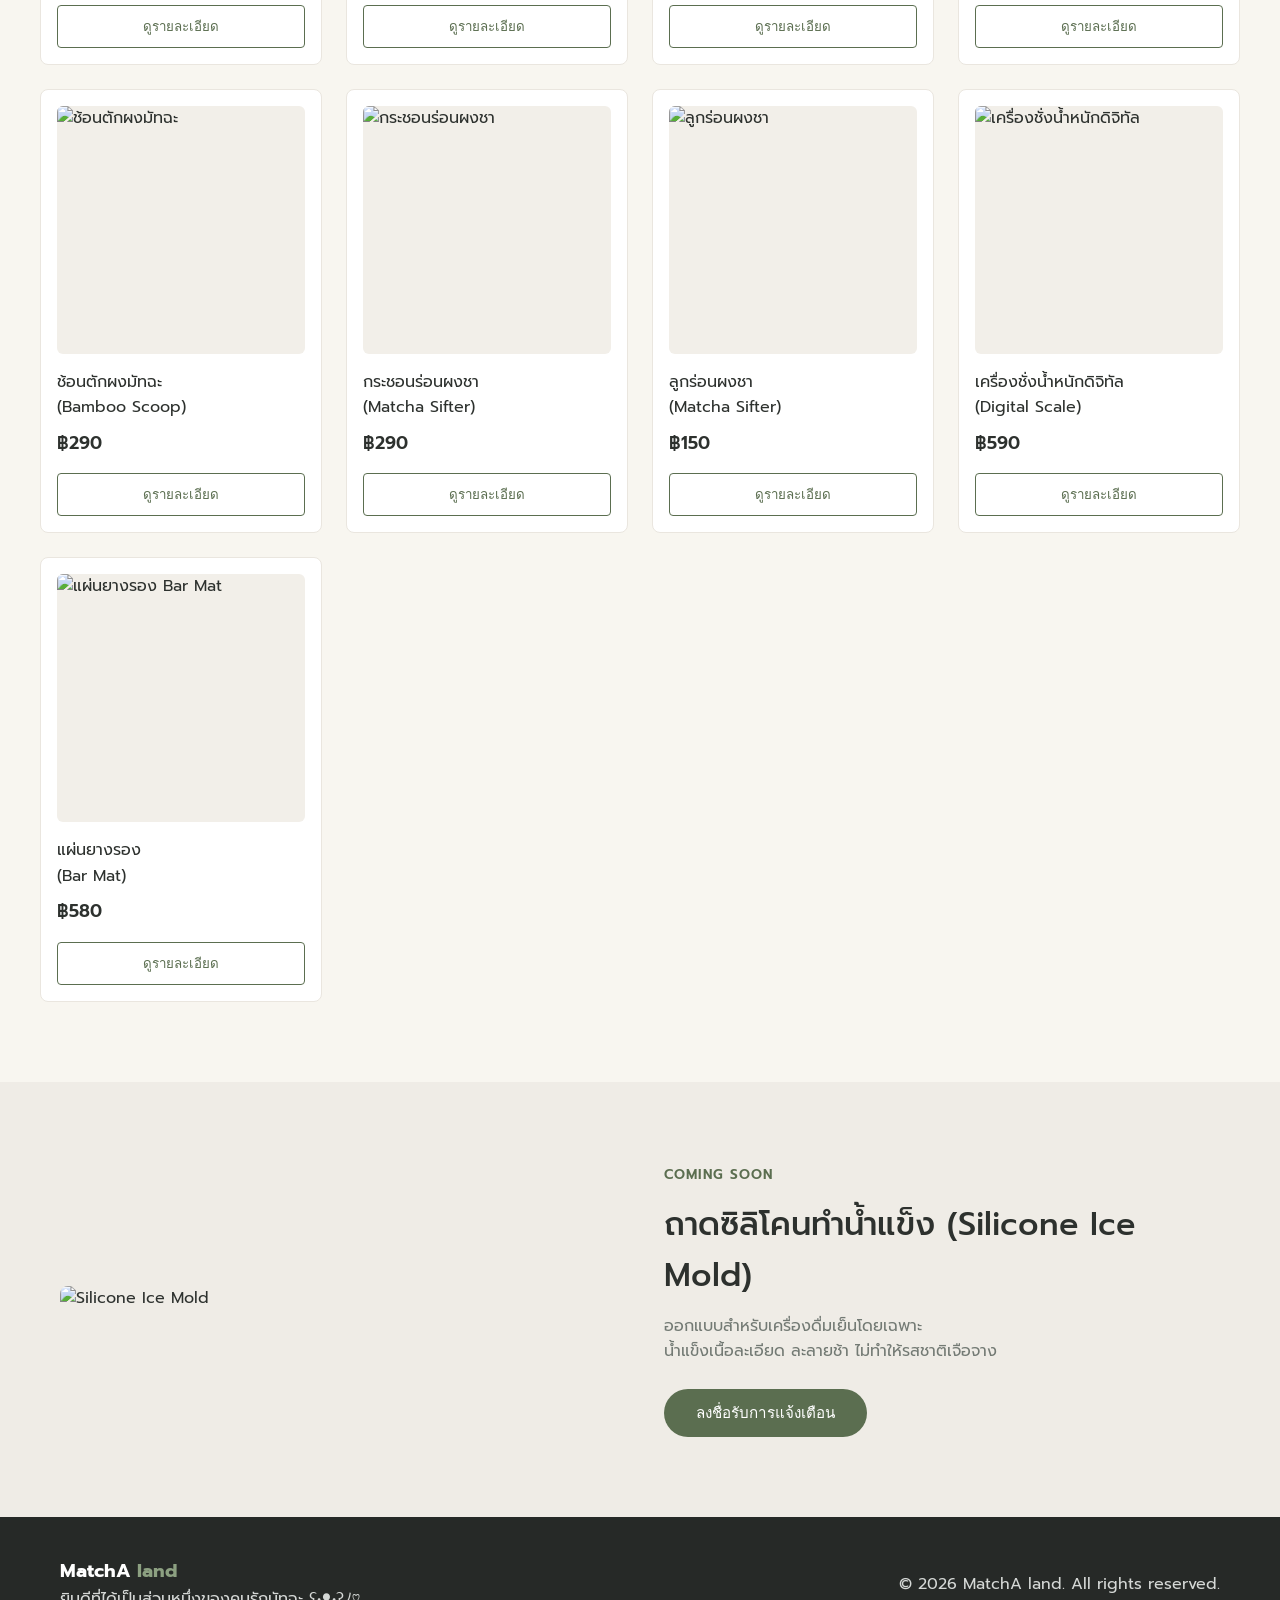
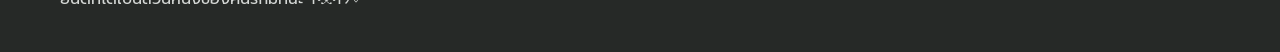
==== commit a973ab3a: "correct some details" ====
--- a/matchaland/index.html
+++ b/matchaland/index.html
@@ -22,9 +22,7 @@
   </header>
 
 <style>
-    /* ==========================================================================
-       1. VARIABLES & RESET (Muji & Minimal Theme)
-       ========================================================================== */
+    /* 1. VARIABLES & RESET (Muji & Minimal Theme) */
     :root {
       --bg-color: #F8F6F0;          
       --card-bg: #FFFFFF;           
@@ -62,9 +60,7 @@
       padding: 0 20px;
     }
 
-    /* ==========================================================================
-       2. NAVBAR
-       ========================================================================== */
+    /* 2. NAVBAR*/
     .navbar {
       background: rgba(248, 246, 240, 0.95);
       backdrop-filter: blur(8px);
@@ -106,9 +102,7 @@
       color: var(--primary-green);
     }
 
-    /* ==========================================================================
-       3. HERO SECTION
-       ========================================================================== */
+    /* 3. HERO SECTION*/
     .hero {
       padding: 60px 0;
       background-color: #F8F6F0;
@@ -154,7 +148,7 @@
 
     .video-responsive {
       position: relative;
-      padding-bottom: 56.25%; /* 16:9 Aspect Ratio */
+      padding-bottom: 56.25%;
       height: 0;
       overflow: hidden;
       border-radius: 8px;
@@ -170,9 +164,7 @@
       border: 0;
     }
 
-    /* ==========================================================================
-       4. BUTTONS & UI COMPONENTS
-       ========================================================================== */
+    /* 4. BUTTONS & UI COMPONENTS*/
     .btn-primary {
       display: inline-block;
       background-color: var(--primary-green);
@@ -227,9 +219,7 @@
       margin-top: 6px;
     }
 
-    /* ==========================================================================
-       5. TASTE PROFILES & PRODUCTS GRID
-       ========================================================================== */
+    /* 5. TASTE PROFILES & PRODUCTS GRID*/
     .taste-grid {
       display: grid;
       grid-template-columns: repeat(2, 1fr);
@@ -313,9 +303,7 @@
       margin-bottom: 16px;
     }
 
-    /* ==========================================================================
-       6. UPCOMING PRODUCT & FOOTER
-       ========================================================================== */
+    /* 6. UPCOMING PRODUCT & FOOTER */
     .upcoming-section {
       background-color: #EFECE6;
       padding: 80px 0;
@@ -372,9 +360,7 @@
       color: #8CA081;
     }
 
-    /* ==========================================================================
-       7. LIVE CHAT WIDGET
-       ========================================================================== */
+    /* 7. LIVE CHAT WIDGET*/
     .chat-widget {
       position: fixed;
       bottom: 24px;
@@ -503,9 +489,7 @@
       color: var(--text-muted);
     }
 
-    /* ==========================================================================
-       8. RESPONSIVE BREAKPOINTS (1200, 991, 768, 678, 480, 380)
-       ========================================================================== */
+    /* 8. RESPONSIVE BREAKPOINTS (1200, 991, 768, 678, 480, 380) */
     @media (max-width: 1200px) {
       .container { max-width: 960px; }
     }
@@ -549,7 +533,7 @@
     <div class="container hero-container">
       <div class="hero-text">
         <h1>สร้างช่วงเวลาแห่งความสงบ ในทุกแก้วที่คุณชง</h1>
-        <p>คัดสรรผงมัทฉะเกรดพรีเมียมจากญี่ปุ่น และอุปกรณ์ชงชาดีไซน์มินิมอล</p>
+        <p>คัดสรรผงมัทฉะเกรดพรีเมียมจากญี่ปุ่น และอุปกรณ์ชงชาแบบมินิมอล</p>
         <a href="#products" class="btn-primary">เลือกชมสินค้า</a>
       </div>
       <div>
--- a/matchaland/style.css
+++ b/matchaland/style.css
@@ -1,6 +1,4 @@
-/* ==========================================================================
-   1. VARIABLES & RESET (Muji & Minimal Theme)
-   ========================================================================== */
+/* 1. VARIABLES & RESET (Muji & Minimal Theme)*/
 :root {
   --bg-color: #F8F6F0;          
   --card-bg: #FFFFFF;           
@@ -38,9 +36,7 @@
   padding: 0 20px;
 }
 
-/* ==========================================================================
-   2. NAVBAR
-   ========================================================================== */
+/* 2. NAVBAR*/
 .navbar {
   background: rgba(248, 246, 240, 0.95);
   backdrop-filter: blur(8px);
@@ -82,9 +78,7 @@
   color: var(--primary-green);
 }
 
-/* ==========================================================================
-   3. HERO SECTION (รูปภาพ + วิดีโอ)
-   ========================================================================== */
+/* 3. HERO SECTION*/
 .hero {
   padding: 60px 0;
   background-color: #F8F6F0;
@@ -146,9 +140,7 @@
   border: 0;
 }
 
-/* ==========================================================================
-   4. BUTTONS & UI COMPONENTS
-   ========================================================================== */
+/* 4. BUTTONS & UI COMPONENTS*/
 .btn-primary {
   display: inline-block;
   background-color: var(--primary-green);
@@ -203,9 +195,7 @@
   margin-top: 6px;
 }
 
-/* ==========================================================================
-   5. TASTE PROFILES & PRODUCTS GRID
-   ========================================================================== */
+/* 5. TASTE PROFILES & PRODUCTS GRID*/
 .taste-grid {
   display: grid;
   grid-template-columns: repeat(3, 1fr);
@@ -286,9 +276,7 @@
   margin-bottom: 16px;
 }
 
-/* ==========================================================================
-   6. UPCOMING PRODUCT & FOOTER
-   ========================================================================== */
+/* 6. UPCOMING PRODUCT & FOOTER */
 .upcoming-section {
   background-color: #EFECE6;
   padding: 80px 0;
@@ -345,9 +333,7 @@
   color: #8CA081;
 }
 
-/* ==========================================================================
-   7. LIVE CHAT WIDGET
-   ========================================================================== */
+/* 7. LIVE CHAT WIDGET*/
 .chat-widget {
   position: fixed;
   bottom: 24px;
@@ -476,9 +462,7 @@
   color: var(--text-muted);
 }
 
-/* ==========================================================================
-   8. RESPONSIVE BREAKPOINTS (1200, 991, 768, 678, 480, 380)
-   ========================================================================== */
+/* 8. RESPONSIVE BREAKPOINTS (1200, 991, 768, 678, 480, 380)*/
 @media (max-width: 1200px) {
   .container { max-width: 960px; }
 }
